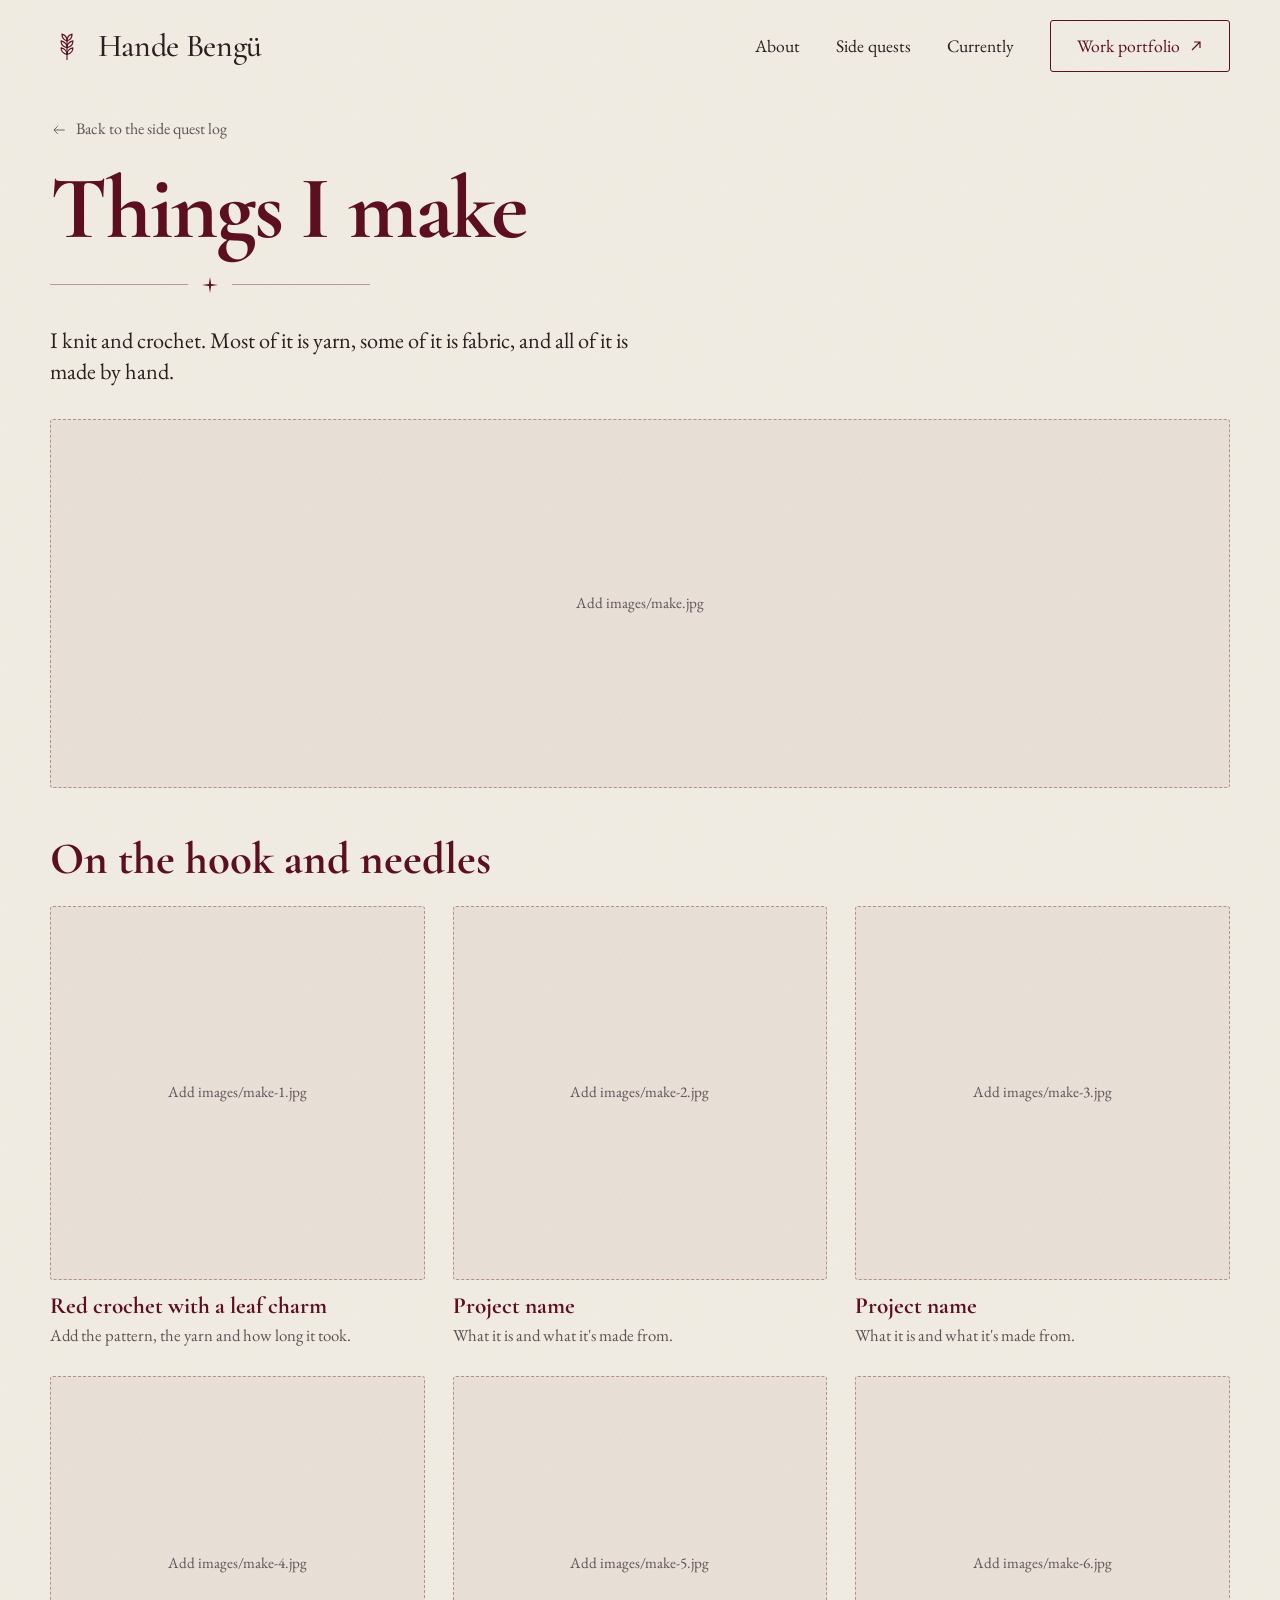
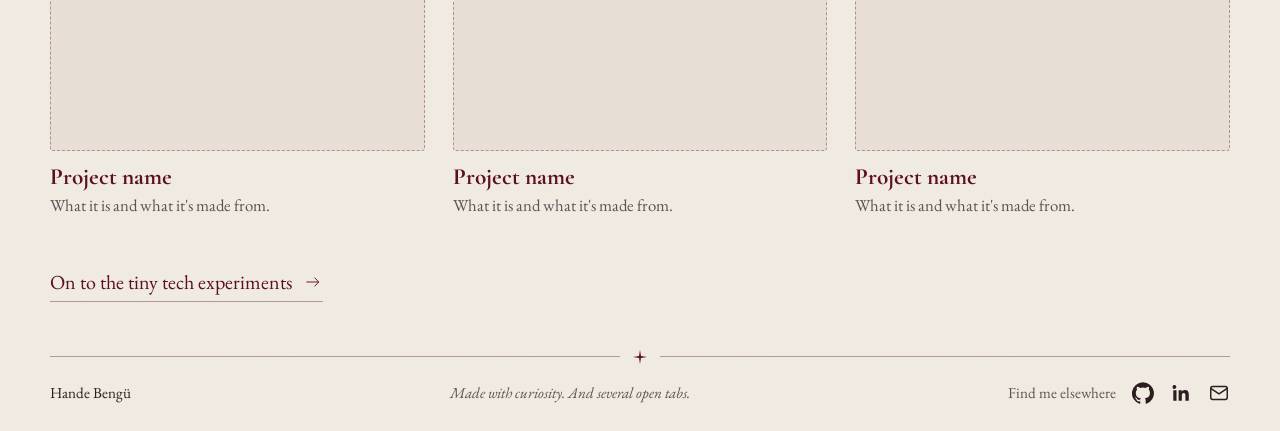
==== make.html @ 4d959499 "First version of side quests" ====
<!DOCTYPE html>
<html lang="en">
<head>
<meta charset="utf-8">
<meta name="viewport" content="width=device-width, initial-scale=1">
<title>Things I make | Hande's Side Quests</title>
<meta name="description" content="Yarn, fabric, little creations, and the joy of making things with my hands.">
<link rel="preconnect" href="https://fonts.googleapis.com">
<link rel="preconnect" href="https://fonts.gstatic.com" crossorigin>
<link href="https://fonts.googleapis.com/css2?family=Cormorant+Garamond:ital,wght@0,500;0,600;0,700;1,500&family=EB+Garamond:ital,wght@0,400;0,500;1,400&family=Reenie+Beanie&display=swap" rel="stylesheet">
<link rel="stylesheet" href="style.css">
</head>
<body>

<div class="wrap">
  <header class="site-header">
    <a class="brand" href="index.html" aria-label="Hande Bengü, home">
      <svg viewBox="0 0 40 40" fill="none" stroke="currentColor" stroke-width="1.3" stroke-linecap="round" stroke-linejoin="round" aria-hidden="true"><path d="M20 36V14"/><path d="M20 14c-4-1-6-4-6-8 4 1 6 4 6 8z"/><path d="M20 14c4-1 6-4 6-8-4 1-6 4-6 8z"/><path d="M20 22c-4-1-7-4-7-8 4 1 7 4 7 8z"/><path d="M20 22c4-1 7-4 7-8-4 1-7 4-7 8z"/><path d="M20 30c-4-1-7-4-7-8 4 1 7 4 7 8z"/><path d="M20 30c4-1 7-4 7-8-4 1-7 4-7 8z"/></svg>
      Hande Bengü
    </a>
    <nav class="site-nav" aria-label="Main">
      <a href="index.html#about" class="hide-sm">About</a>
      <a href="index.html#log" class="hide-sm">Side quests</a>
      <a href="index.html#currently" class="hide-sm">Currently</a>
      <a class="btn-outline" href="https://handecodes.github.io/PortfolioPage/">Work portfolio
        <svg width="14" height="14" viewBox="0 0 14 14" fill="none" stroke="currentColor" stroke-width="1.2" aria-hidden="true"><path d="M3 11L11 3M5 3h6v6"/></svg>
      </a>
    </nav>
  </header>
</div>

<main>
  <section class="wrap page-head">
    <a class="crumb" href="index.html#log">
      <svg width="18" height="14" viewBox="0 0 22 22" fill="none" stroke="currentColor" stroke-width="1.4" aria-hidden="true"><path d="M20 11H3M9 5l-6 6 6 6"/></svg>
      Back to the side quest log
    </a>
    <h1 class="sub">Things I make</h1>
    <div class="rule" aria-hidden="true">
      <svg class="star" viewBox="0 0 20 20" fill="currentColor"><path d="M10 0l1.4 8.6L20 10l-8.6 1.4L10 20l-1.4-8.6L0 10l8.6-1.4z"/></svg>
    </div>
    <p class="sub-lede">I knit and crochet. Most of it is yarn, some of it is fabric, and all of it is made by hand.</p>
    <div class="banner">
      <span class="art" data-label="Add images/make.jpg">
        <img src="images/make.jpg" alt="Red crochet work with a gold leaf charm" onerror="this.remove()">
      </span>
    </div>
  </section>

  <section class="wrap section">
    <h2 class="section-title">On the hook and needles</h2>
    <ul class="gallery">
      <li>
        <figure>
          <span class="art" data-label="Add images/make-1.jpg">
            <img src="images/make-1.jpg" alt="Red crochet work with a gold leaf charm" onerror="this.remove()">
          </span>
          <figcaption><strong>Red crochet with a leaf charm</strong><span>Add the pattern, the yarn and how long it took.</span></figcaption>
        </figure>
      </li>
      <li>
        <figure>
          <span class="art" data-label="Add images/make-2.jpg">
            <img src="images/make-2.jpg" alt="Add a description of this project" onerror="this.remove()">
          </span>
          <figcaption><strong>Project name</strong><span>What it is and what it's made from.</span></figcaption>
        </figure>
      </li>
      <li>
        <figure>
          <span class="art" data-label="Add images/make-3.jpg">
            <img src="images/make-3.jpg" alt="Add a description of this project" onerror="this.remove()">
          </span>
          <figcaption><strong>Project name</strong><span>What it is and what it's made from.</span></figcaption>
        </figure>
      </li>
      <li>
        <figure>
          <span class="art" data-label="Add images/make-4.jpg">
            <img src="images/make-4.jpg" alt="Add a description of this project" onerror="this.remove()">
          </span>
          <figcaption><strong>Project name</strong><span>What it is and what it's made from.</span></figcaption>
        </figure>
      </li>
      <li>
        <figure>
          <span class="art" data-label="Add images/make-5.jpg">
            <img src="images/make-5.jpg" alt="Add a description of this project" onerror="this.remove()">
          </span>
          <figcaption><strong>Project name</strong><span>What it is and what it's made from.</span></figcaption>
        </figure>
      </li>
      <li>
        <figure>
          <span class="art" data-label="Add images/make-6.jpg">
            <img src="images/make-6.jpg" alt="Add a description of this project" onerror="this.remove()">
          </span>
          <figcaption><strong>Project name</strong><span>What it is and what it's made from.</span></figcaption>
        </figure>
      </li>
    </ul>
  </section>

  <div class="wrap more">
    <a href="tech.html">On to the tiny tech experiments
      <svg width="20" height="16" viewBox="0 0 22 22" fill="none" stroke="currentColor" stroke-width="1.3" aria-hidden="true"><path d="M2 11h17M13 5l6 6-6 6"/></svg>
    </a>
  </div>
</main>

<footer class="wrap site-footer">
  <div class="foot-rule" aria-hidden="true">
    <svg viewBox="0 0 20 20" fill="currentColor"><path d="M10 0l1.4 8.6L20 10l-8.6 1.4L10 20l-1.4-8.6L0 10l8.6-1.4z"/></svg>
  </div>
  <div class="foot-row">
    <span>Hande Bengü</span>
    <span class="foot-mid">Made with curiosity. And several open tabs.</span>
    <span class="foot-links">
      <span>Find me elsewhere</span>
      <a href="https://github.com/handecodes" aria-label="GitHub"><svg viewBox="0 0 24 24" fill="currentColor"><path d="M12 .3a12 12 0 0 0-3.8 23.4c.6.1.8-.3.8-.6v-2c-3.3.7-4-1.6-4-1.6-.6-1.4-1.4-1.8-1.4-1.8-1-.7.1-.7.1-.7 1.2 0 1.8 1.2 1.8 1.2 1 1.8 2.8 1.3 3.5 1 0-.8.4-1.3.7-1.6-2.7-.3-5.5-1.3-5.5-6 0-1.2.5-2.3 1.3-3.1-.2-.4-.6-1.6 0-3.2 0 0 1-.3 3.4 1.2a11.5 11.5 0 0 1 6 0c2.3-1.5 3.3-1.2 3.3-1.2.7 1.6.3 2.8.1 3.2.8.8 1.3 1.9 1.3 3.1 0 4.6-2.8 5.7-5.5 6 .4.4.8 1.1.8 2.2v3.3c0 .3.2.7.8.6A12 12 0 0 0 12 .3"/></svg></a>
      <a href="#" aria-label="LinkedIn"><svg viewBox="0 0 24 24" fill="currentColor"><path d="M20.4 20.5h-3.6v-5.6c0-1.3 0-3-1.8-3s-2.1 1.4-2.1 2.9v5.7H9.4V9h3.4v1.6c.5-.9 1.6-1.8 3.4-1.8 3.6 0 4.3 2.4 4.3 5.5v6.2zM5.3 7.4a2.1 2.1 0 1 1 0-4.1 2.1 2.1 0 0 1 0 4.1zM7.1 20.5H3.6V9h3.5v11.5z"/></svg></a>
      <a href="mailto:you@example.com" aria-label="Email"><svg viewBox="0 0 24 24" fill="none" stroke="currentColor" stroke-width="1.6" stroke-linecap="round" stroke-linejoin="round"><rect x="3" y="5" width="18" height="14" rx="2"/><path d="M3 7l9 6 9-6"/></svg></a>
    </span>
  </div>
</footer>

</body>
</html>
---- style.css ----
:root {
  --paper: #f3eee5;
  --ink: #2b1d20;
  --muted: #5f5257;
  --wine: #5c0f21;
  --wine-soft: #7b2233;
  --line: rgba(92, 15, 33, 0.38);
  --display: 'Cormorant Garamond', 'Times New Roman', serif;
  --body: 'EB Garamond', Georgia, serif;
  --script: 'Reenie Beanie', cursive;
  --wrap: 1180px;
}

*, *::before, *::after { box-sizing: border-box; }
html { scroll-behavior: smooth; scroll-padding-top: 5rem; }
@media (prefers-reduced-motion: reduce) { html { scroll-behavior: auto; } * { transition: none !important; } }

body {
  margin: 0;
  background-color: var(--paper);
  background-image: url("data:image/svg+xml;utf8,<svg xmlns='http://www.w3.org/2000/svg' width='240' height='240'><filter id='n'><feTurbulence type='fractalNoise' baseFrequency='0.9' numOctaves='2' stitchTiles='stitch'/><feColorMatrix values='0 0 0 0 0.35  0 0 0 0 0.25  0 0 0 0 0.2  0 0 0 0.07 0'/></filter><rect width='100%' height='100%' filter='url(%23n)'/></svg>");
  color: var(--ink);
  font-family: var(--body);
  font-size: 1.15rem;
  line-height: 1.55;
  -webkit-font-smoothing: antialiased;
}

a { color: inherit; text-decoration: none; }
a:focus-visible, button:focus-visible { outline: 2px solid var(--wine); outline-offset: 4px; border-radius: 2px; }

.wrap { width: min(var(--wrap), 100% - 3rem); margin-inline: auto; }
.star { display: inline-block; color: var(--wine); }

/* header */
.site-header { display: flex; align-items: center; justify-content: space-between; gap: 1.5rem; padding-block: 1.25rem; }
.brand { display: flex; align-items: center; gap: 0.85rem; font-family: var(--display); font-size: 2rem; font-weight: 500; letter-spacing: -0.01em; line-height: 1; }
.brand svg { width: 34px; height: 34px; color: var(--wine); flex: none; }
.site-nav { display: flex; align-items: center; gap: 2.25rem; font-size: 1.1rem; }
.site-nav a:not(.btn-outline):hover { color: var(--wine); text-decoration: underline; text-underline-offset: 6px; text-decoration-thickness: 1px; }
.btn-outline { display: inline-flex; align-items: center; gap: 0.6rem; padding: 0.7rem 1.6rem; border: 1px solid var(--wine); border-radius: 3px; color: var(--wine); transition: background 0.2s, color 0.2s; }
.btn-outline:hover { background: var(--wine); color: var(--paper); }

/* hero */
.hero { display: grid; grid-template-columns: minmax(0, 1.05fr) minmax(0, 1fr); gap: 2rem; align-items: center; padding-block: 2.5rem 3.5rem; }
.eyebrow { margin: 0 0 1rem; font-size: 0.78rem; letter-spacing: 0.3em; text-transform: uppercase; color: var(--muted); }
h1 { margin: 0; font-family: var(--display); font-weight: 700; font-size: clamp(3.8rem, 9.4vw, 7.4rem); line-height: 0.9; letter-spacing: -0.025em; color: var(--wine); }
.rule { display: flex; align-items: center; gap: 0.9rem; margin: 1.6rem 0 2rem; max-width: 20rem; color: var(--wine); }
.rule::before, .rule::after { content: ""; flex: 1; height: 1px; background: var(--line); }
.rule svg { width: 16px; height: 16px; }
.lede { margin: 0 0 2rem; font-size: 1.5rem; line-height: 1.35; max-width: 32rem; }
.btn-solid { display: inline-flex; align-items: center; gap: 1rem; padding: 1.05rem 2.2rem; background: var(--wine); color: var(--paper); border-radius: 3px; font-size: 1.3rem; transition: background 0.2s; }
.btn-solid:hover { background: var(--wine-soft); }
.hero-note { margin: 2.2rem 0 0; font-family: var(--script); font-size: 1.7rem; line-height: 1; color: var(--muted); transform: rotate(-6deg); transform-origin: left; max-width: 9rem; }

.hero-art { position: relative; }
.art { position: relative; display: block; overflow: hidden; background: rgba(92, 15, 33, 0.05); border: 1px dashed var(--line); }
.art::before { content: attr(data-label); position: absolute; inset: 0; display: grid; place-items: center; padding: 1rem; text-align: center; font-size: 0.95rem; color: var(--muted); }
.art img { position: absolute; inset: 0; width: 100%; height: 100%; object-fit: cover; background: var(--paper); }
.hero-art .art { aspect-ratio: 1.12; border-radius: 3px; }
.hero-art .art:has(img) { border: 0; background: none; }
.hero-art .art img { object-fit: contain; background: none; }
.tag { position: absolute; font-size: 0.7rem; letter-spacing: 0.22em; text-transform: uppercase; color: var(--muted); line-height: 1.9; }
.tag-top { top: 6%; right: 0; width: 6.5rem; }
.scribble { position: absolute; right: 0; top: 60%; width: 8rem; font-family: var(--script); font-size: 1.9rem; line-height: 1; color: var(--muted); transform: rotate(-7deg); }
.spark { position: absolute; width: 22px; height: 22px; color: var(--wine); }
.spark.a { top: 0; right: 5%; width: 34px; height: 34px; }

/* currently band */
.band { background: var(--wine-soft); color: var(--paper); }
.band .wrap { display: flex; align-items: center; gap: 2rem; padding-block: 1.05rem; }
.band-label { display: flex; align-items: center; gap: 1rem; font-size: 0.85rem; letter-spacing: 0.32em; text-transform: uppercase; white-space: nowrap; }
.band-items { display: flex; align-items: center; flex: 1; margin: 0; padding: 0; list-style: none; }
.band-items li { display: flex; align-items: center; gap: 0.8rem; flex: 1; justify-content: center; padding-inline: 1.5rem; font-size: 1.05rem; }
.band-items li + li { border-left: 1px solid rgba(243, 238, 229, 0.45); }
.band-items svg { width: 30px; height: 30px; flex: none; }
.band-items .dot { opacity: 0.7; }
.band .spark { position: static; color: var(--paper); width: 16px; height: 16px; opacity: 0.85; }

/* side quest log */
.log { padding-block: 3.5rem 2.5rem; }
.log-head { display: flex; align-items: center; gap: 1rem; flex-wrap: wrap; margin-bottom: 1.6rem; }
.log-head h2 { margin: 0; font-family: var(--display); font-weight: 700; font-size: clamp(2.4rem, 5vw, 3.6rem); line-height: 1; letter-spacing: -0.02em; color: var(--wine); }
.log-head .mini-rule { display: flex; align-items: center; gap: 0.5rem; color: var(--wine); }
.log-head .mini-rule::before, .log-head .mini-rule::after { content: ""; width: 1.4rem; height: 1px; background: var(--line); }
.log-head .mini-rule svg { width: 12px; height: 12px; }
.log-head p { margin: 0; font-style: italic; color: var(--muted); }

.cards { display: grid; grid-template-columns: repeat(3, 1fr); gap: 1.75rem; margin: 0; padding: 0; list-style: none; }
.card { display: block; }
.card .art { aspect-ratio: 1.68; border-radius: 3px; }
.card .art:has(img) { border: 0; }
.card-title { display: flex; align-items: center; justify-content: space-between; margin: 1.1rem 0 0.35rem; }
.card-title h3 { margin: 0; font-family: var(--display); font-weight: 700; font-size: 1.9rem; line-height: 1.1; color: var(--wine); }
.card-title svg { width: 22px; height: 22px; color: var(--wine); transition: transform 0.2s; }
.card:hover .card-title svg { transform: translateX(5px); }
.card p { margin: 0; color: var(--muted); max-width: 22rem; }

/* about */
.about { padding-block: 1.5rem 3rem; }
.about-inner { max-width: 40rem; }
.about h2 { margin: 0 0 0.6rem; font-family: var(--display); font-weight: 700; font-size: 2.2rem; line-height: 1.1; color: var(--wine); }
.about p { margin: 0; font-size: 1.25rem; }

/* footer */
.site-footer { padding-block: 0 1.6rem; }
.foot-rule { display: flex; align-items: center; gap: 0.8rem; color: var(--wine); margin-bottom: 1.1rem; }
.foot-rule::before, .foot-rule::after { content: ""; flex: 1; height: 1px; background: var(--line); }
.foot-rule svg { width: 14px; height: 14px; }
.foot-row { display: flex; align-items: center; justify-content: space-between; gap: 1rem; flex-wrap: wrap; font-size: 0.95rem; }
.foot-mid { color: var(--muted); font-style: italic; }
.foot-links { display: flex; align-items: center; gap: 1rem; color: var(--muted); }
.foot-links a { display: grid; place-items: center; color: var(--ink); }
.foot-links a:hover { color: var(--wine); }
.foot-links svg { width: 22px; height: 22px; }

/* responsive */
@media (max-width: 980px) {
  .hero { grid-template-columns: 1fr; }
  .hero-art { max-width: 640px; }
  .tag-top, .scribble { display: none; }
  .band .wrap { flex-direction: column; align-items: stretch; gap: 0.9rem; }
  .band-label { justify-content: center; }
  .band .band-end { display: none; }
  .band-items { flex-direction: column; align-items: stretch; gap: 0.6rem; }
  .band-items li { justify-content: flex-start; padding-inline: 0; }
  .band-items li + li { border-left: 0; border-top: 1px solid rgba(243, 238, 229, 0.3); padding-top: 0.6rem; }
  .cards { grid-template-columns: 1fr; max-width: 560px; }
}
@media (max-width: 640px) {
  .site-nav { gap: 1.1rem; font-size: 1rem; }
  .site-nav a.hide-sm { display: none; }
  .brand { font-size: 1.6rem; }
  .foot-row { flex-direction: column; align-items: flex-start; }
}

/* sub pages */
.page-head { padding-block: 1.5rem 0.5rem; }
.crumb { display: inline-flex; align-items: center; gap: 0.5rem; margin-bottom: 1.5rem; font-size: 1rem; color: var(--muted); }
.crumb:hover { color: var(--wine); }
h1.sub { font-size: clamp(3rem, 7.5vw, 5.6rem); line-height: 0.95; }
.sub-lede { margin: 0; font-size: 1.4rem; line-height: 1.4; max-width: 38rem; }
.banner { margin-top: 2rem; }
.banner .art { aspect-ratio: 3.2; border-radius: 3px; }
.banner .art:has(img) { border: 0; }
.section { padding-block: 2.5rem 1rem; }
.section-title { margin: 0 0 1.4rem; font-family: var(--display); font-weight: 700; font-size: clamp(2rem, 4vw, 2.8rem); line-height: 1.05; color: var(--wine); }

.gallery { display: grid; grid-template-columns: repeat(3, 1fr); gap: 1.75rem; margin: 0; padding: 0; list-style: none; }
.gallery figure { margin: 0; }
.gallery .art { aspect-ratio: 1; border-radius: 3px; }
.gallery .art:has(img) { border: 0; }
.gallery figcaption { margin-top: 0.8rem; }
.gallery figcaption strong { display: block; font-family: var(--display); font-weight: 700; font-size: 1.45rem; line-height: 1.15; color: var(--wine); }
.gallery figcaption span { color: var(--muted); font-size: 1.05rem; }

.projects { margin: 0; padding: 0; list-style: none; }
.project { display: grid; grid-template-columns: minmax(0, 0.8fr) minmax(0, 1.4fr); gap: 2rem; padding-block: 2rem; border-top: 1px solid var(--line); }
.project:last-child { border-bottom: 1px solid var(--line); }
.project h3 { margin: 0 0 0.35rem; font-family: var(--display); font-weight: 700; font-size: 2.1rem; line-height: 1.05; color: var(--wine); }
.status { margin: 0; font-style: italic; color: var(--muted); }
.project p { margin: 0 0 0.9rem; max-width: 36rem; }
.stack { margin: 0 0 0.9rem; font-size: 0.95rem; color: var(--muted); }
.project .link { display: inline-flex; align-items: center; gap: 0.5rem; color: var(--wine); border-bottom: 1px solid var(--line); padding-bottom: 2px; }
.project .link:hover { border-bottom-color: var(--wine); }

.more { padding-block: 2rem 3rem; }
.more a { display: inline-flex; align-items: center; gap: 0.7rem; color: var(--wine); font-size: 1.25rem; border-bottom: 1px solid var(--line); padding-bottom: 3px; }
.more a:hover { border-bottom-color: var(--wine); }

@media (max-width: 980px) {
  .gallery { grid-template-columns: repeat(2, 1fr); }
  .project { grid-template-columns: 1fr; gap: 0.8rem; }
  .banner .art { aspect-ratio: 2; }
}
@media (max-width: 560px) {
  .gallery { grid-template-columns: 1fr; }
}
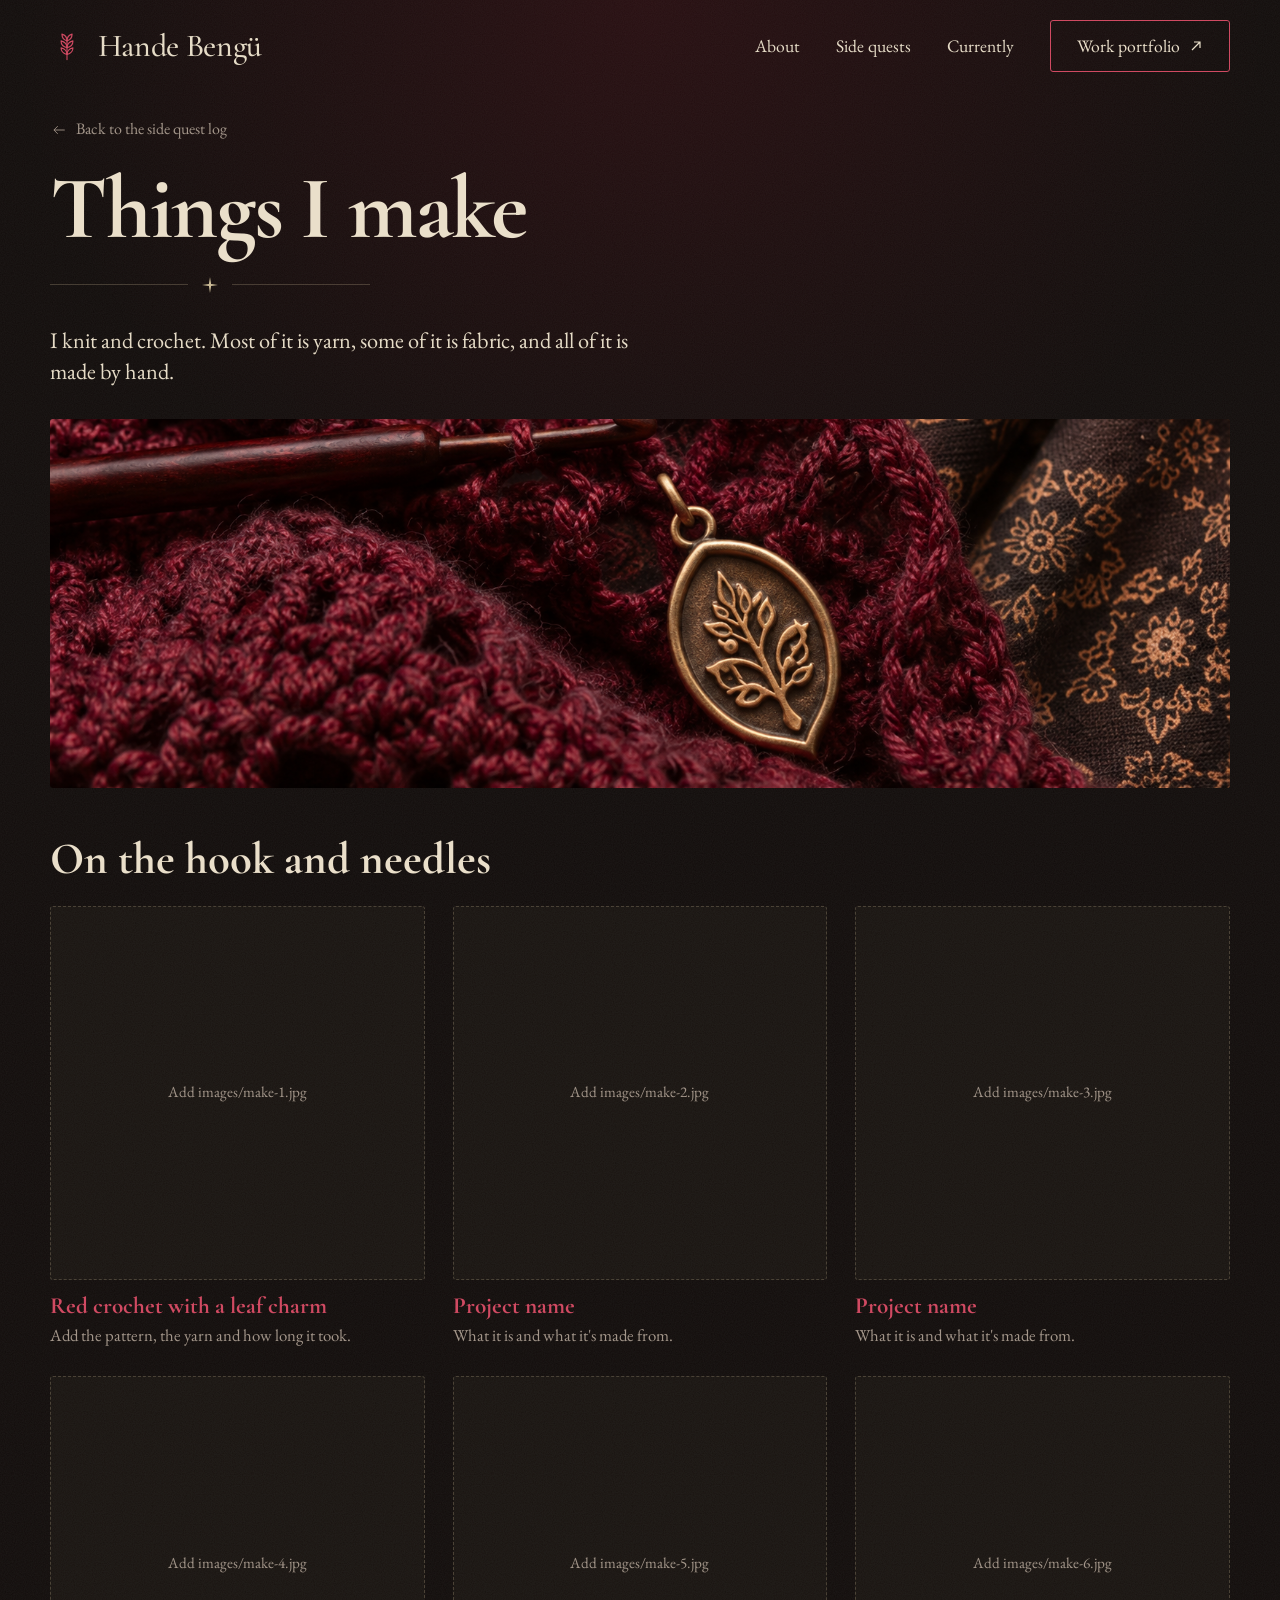
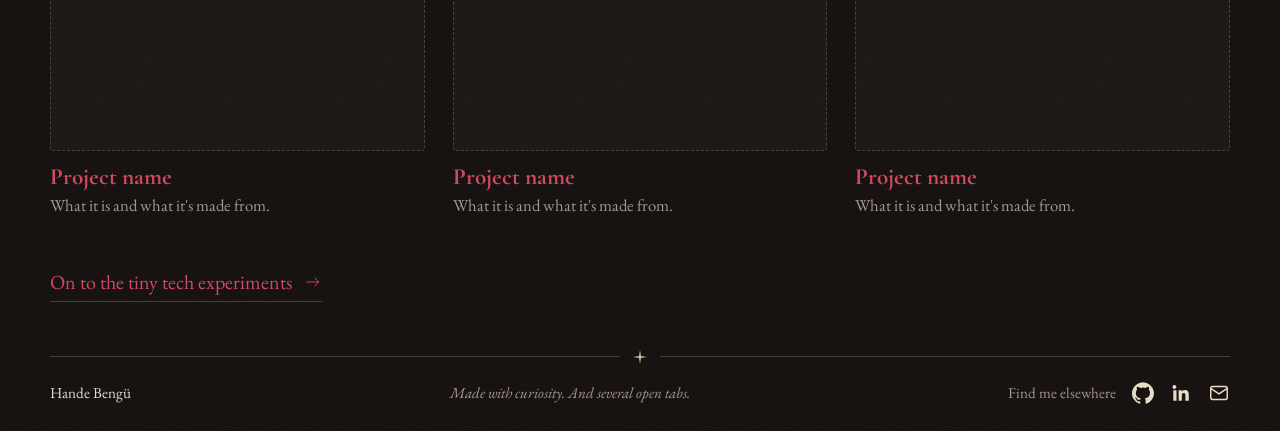
==== commit f77538b6: "redesign" ====
--- a/make.html
+++ b/make.html
@@ -41,8 +41,8 @@
     </div>
     <p class="sub-lede">I knit and crochet. Most of it is yarn, some of it is fabric, and all of it is made by hand.</p>
     <div class="banner">
-      <span class="art" data-label="Add images/make.jpg">
-        <img src="images/make.jpg" alt="Red crochet work with a gold leaf charm" onerror="this.remove()">
+      <span class="art" data-label="Add images/thingsido.png">
+        <img src="images/thingsido.png" alt="Red crochet work with a gold leaf charm" onerror="this.remove()">
       </span>
     </div>
   </section>
@@ -125,4 +125,4 @@
 </footer>
 
 </body>
-</html>
+</html>
--- a/style.css
+++ b/style.css
@@ -1,10 +1,14 @@
 :root {
-  --paper: #f3eee5;
-  --ink: #2b1d20;
-  --muted: #5f5257;
-  --wine: #5c0f21;
-  --wine-soft: #7b2233;
-  --line: rgba(92, 15, 33, 0.38);
+  --paper: #110c0b;
+  --ink: #e6dcc7;
+  --muted: #a3968a;
+  --head: #eadfca;
+  --accent: #d04a62;
+  --fill: #8a1a2e;
+  --fill-soft: #a3213a;
+  --band: #5f0f1f;
+  --gold: #cdbd98;
+  --line: rgba(205, 189, 152, 0.25);
   --display: 'Cormorant Garamond', 'Times New Roman', serif;
   --body: 'EB Garamond', Georgia, serif;
   --script: 'Reenie Beanie', cursive;
@@ -18,7 +22,7 @@
 body {
   margin: 0;
   background-color: var(--paper);
-  background-image: url("data:image/svg+xml;utf8,<svg xmlns='http://www.w3.org/2000/svg' width='240' height='240'><filter id='n'><feTurbulence type='fractalNoise' baseFrequency='0.9' numOctaves='2' stitchTiles='stitch'/><feColorMatrix values='0 0 0 0 0.35  0 0 0 0 0.25  0 0 0 0 0.2  0 0 0 0.07 0'/></filter><rect width='100%' height='100%' filter='url(%23n)'/></svg>");
+  background-image: radial-gradient(ellipse 70% 40% at 50% 0%, rgba(140, 26, 46, 0.18), transparent 70%), url("data:image/svg+xml;utf8,<svg xmlns='http://www.w3.org/2000/svg' width='240' height='240'><filter id='n'><feTurbulence type='fractalNoise' baseFrequency='0.9' numOctaves='2' stitchTiles='stitch'/><feColorMatrix values='0 0 0 0 0.85  0 0 0 0 0.78  0 0 0 0 0.65  0 0 0 0.06 0'/></filter><rect width='100%' height='100%' filter='url(%23n)'/></svg>");
   color: var(--ink);
   font-family: var(--body);
   font-size: 1.15rem;
@@ -27,61 +31,61 @@
 }
 
 a { color: inherit; text-decoration: none; }
-a:focus-visible, button:focus-visible { outline: 2px solid var(--wine); outline-offset: 4px; border-radius: 2px; }
+a:focus-visible, button:focus-visible { outline: 2px solid var(--accent); outline-offset: 4px; border-radius: 2px; }
 
 .wrap { width: min(var(--wrap), 100% - 3rem); margin-inline: auto; }
-.star { display: inline-block; color: var(--wine); }
+.star { display: inline-block; color: var(--gold); }
 
 /* header */
 .site-header { display: flex; align-items: center; justify-content: space-between; gap: 1.5rem; padding-block: 1.25rem; }
 .brand { display: flex; align-items: center; gap: 0.85rem; font-family: var(--display); font-size: 2rem; font-weight: 500; letter-spacing: -0.01em; line-height: 1; }
-.brand svg { width: 34px; height: 34px; color: var(--wine); flex: none; }
+.brand svg { width: 34px; height: 34px; color: var(--accent); flex: none; }
 .site-nav { display: flex; align-items: center; gap: 2.25rem; font-size: 1.1rem; }
-.site-nav a:not(.btn-outline):hover { color: var(--wine); text-decoration: underline; text-underline-offset: 6px; text-decoration-thickness: 1px; }
-.btn-outline { display: inline-flex; align-items: center; gap: 0.6rem; padding: 0.7rem 1.6rem; border: 1px solid var(--wine); border-radius: 3px; color: var(--wine); transition: background 0.2s, color 0.2s; }
-.btn-outline:hover { background: var(--wine); color: var(--paper); }
+.site-nav a:not(.btn-outline):hover { color: var(--accent); text-decoration: underline; text-underline-offset: 6px; text-decoration-thickness: 1px; }
+.btn-outline { display: inline-flex; align-items: center; gap: 0.6rem; padding: 0.7rem 1.6rem; border: 1px solid var(--accent); border-radius: 3px; color: var(--head); transition: background 0.2s, color 0.2s, border-color 0.2s; }
+.btn-outline:hover { background: var(--fill); border-color: var(--fill); color: var(--head); }
 
 /* hero */
-.hero { display: grid; grid-template-columns: minmax(0, 1.05fr) minmax(0, 1fr); gap: 2rem; align-items: center; padding-block: 2.5rem 3.5rem; }
+.hero-bleed { position: relative; overflow: hidden; }
+.hero-bg { position: absolute; top: 0; right: 0; bottom: 0; width: min(74%, 1100px); -webkit-mask-image: linear-gradient(to right, transparent 0%, rgba(0,0,0,0.55) 24%, #000 58%), linear-gradient(to bottom, transparent 0%, #000 24%, #000 76%, transparent 100%); -webkit-mask-composite: source-in; mask-image: linear-gradient(to right, transparent 0%, rgba(0,0,0,0.55) 24%, #000 58%), linear-gradient(to bottom, transparent 0%, #000 24%, #000 76%, transparent 100%); mask-composite: intersect; }
+.hero-bg img { display: block; width: 100%; height: 100%; object-fit: cover; object-position: 50% 30%; }
+.hero { position: relative; display: grid; grid-template-columns: minmax(0, 1fr) minmax(0, 0.8fr); gap: 2rem; align-items: center; min-height: 37rem; padding-block: 2.5rem 3.5rem; }
 .eyebrow { margin: 0 0 1rem; font-size: 0.78rem; letter-spacing: 0.3em; text-transform: uppercase; color: var(--muted); }
-h1 { margin: 0; font-family: var(--display); font-weight: 700; font-size: clamp(3.8rem, 9.4vw, 7.4rem); line-height: 0.9; letter-spacing: -0.025em; color: var(--wine); }
-.rule { display: flex; align-items: center; gap: 0.9rem; margin: 1.6rem 0 2rem; max-width: 20rem; color: var(--wine); }
+h1 { margin: 0; font-family: var(--display); font-weight: 700; font-size: clamp(3.8rem, 9.4vw, 7.4rem); line-height: 0.9; letter-spacing: -0.025em; color: var(--head); }
+.rule { display: flex; align-items: center; gap: 0.9rem; margin: 1.6rem 0 2rem; max-width: 20rem; color: var(--gold); }
 .rule::before, .rule::after { content: ""; flex: 1; height: 1px; background: var(--line); }
 .rule svg { width: 16px; height: 16px; }
 .lede { margin: 0 0 2rem; font-size: 1.5rem; line-height: 1.35; max-width: 32rem; }
-.btn-solid { display: inline-flex; align-items: center; gap: 1rem; padding: 1.05rem 2.2rem; background: var(--wine); color: var(--paper); border-radius: 3px; font-size: 1.3rem; transition: background 0.2s; }
-.btn-solid:hover { background: var(--wine-soft); }
+.btn-solid { display: inline-flex; align-items: center; gap: 1rem; padding: 1.05rem 2.2rem; background: var(--fill); color: var(--head); border-radius: 3px; font-size: 1.3rem; transition: background 0.2s; }
+.btn-solid:hover { background: var(--fill-soft); }
 .hero-note { margin: 2.2rem 0 0; font-family: var(--script); font-size: 1.7rem; line-height: 1; color: var(--muted); transform: rotate(-6deg); transform-origin: left; max-width: 9rem; }
 
-.hero-art { position: relative; }
-.art { position: relative; display: block; overflow: hidden; background: rgba(92, 15, 33, 0.05); border: 1px dashed var(--line); }
+.art { position: relative; display: block; overflow: hidden; background: rgba(205, 189, 152, 0.04); border: 1px dashed var(--line); }
 .art::before { content: attr(data-label); position: absolute; inset: 0; display: grid; place-items: center; padding: 1rem; text-align: center; font-size: 0.95rem; color: var(--muted); }
 .art img { position: absolute; inset: 0; width: 100%; height: 100%; object-fit: cover; background: var(--paper); }
-.hero-art .art { aspect-ratio: 1.12; border-radius: 3px; }
-.hero-art .art:has(img) { border: 0; background: none; }
-.hero-art .art img { object-fit: contain; background: none; }
 .tag { position: absolute; font-size: 0.7rem; letter-spacing: 0.22em; text-transform: uppercase; color: var(--muted); line-height: 1.9; }
-.tag-top { top: 6%; right: 0; width: 6.5rem; }
-.scribble { position: absolute; right: 0; top: 60%; width: 8rem; font-family: var(--script); font-size: 1.9rem; line-height: 1; color: var(--muted); transform: rotate(-7deg); }
-.spark { position: absolute; width: 22px; height: 22px; color: var(--wine); }
-.spark.a { top: 0; right: 5%; width: 34px; height: 34px; }
+.hero-art { position: relative; align-self: stretch; }
+.tag-top { top: 0; right: 0; width: 12rem; text-align: right; }
+.scribble { position: absolute; right: 0; bottom: 0.5rem; width: 9rem; font-family: var(--script); font-size: 1.9rem; line-height: 1; color: var(--gold); text-shadow: 0 0 8px #000, 0 0 3px #000; transform: rotate(-7deg); }
+.spark { position: absolute; width: 22px; height: 22px; color: var(--gold); }
+.spark.a { top: 0; left: 4%; width: 34px; height: 34px; }
 
 /* currently band */
-.band { background: var(--wine-soft); color: var(--paper); }
+.band { background: var(--band); color: var(--head); border-block: 1px solid rgba(205, 189, 152, 0.18); }
 .band .wrap { display: flex; align-items: center; gap: 2rem; padding-block: 1.05rem; }
 .band-label { display: flex; align-items: center; gap: 1rem; font-size: 0.85rem; letter-spacing: 0.32em; text-transform: uppercase; white-space: nowrap; }
 .band-items { display: flex; align-items: center; flex: 1; margin: 0; padding: 0; list-style: none; }
 .band-items li { display: flex; align-items: center; gap: 0.8rem; flex: 1; justify-content: center; padding-inline: 1.5rem; font-size: 1.05rem; }
-.band-items li + li { border-left: 1px solid rgba(243, 238, 229, 0.45); }
+.band-items li + li { border-left: 1px solid rgba(234, 223, 202, 0.35); }
 .band-items svg { width: 30px; height: 30px; flex: none; }
 .band-items .dot { opacity: 0.7; }
-.band .spark { position: static; color: var(--paper); width: 16px; height: 16px; opacity: 0.85; }
+.band .spark { position: static; color: var(--gold); width: 16px; height: 16px; opacity: 0.85; }
 
 /* side quest log */
 .log { padding-block: 3.5rem 2.5rem; }
 .log-head { display: flex; align-items: center; gap: 1rem; flex-wrap: wrap; margin-bottom: 1.6rem; }
-.log-head h2 { margin: 0; font-family: var(--display); font-weight: 700; font-size: clamp(2.4rem, 5vw, 3.6rem); line-height: 1; letter-spacing: -0.02em; color: var(--wine); }
-.log-head .mini-rule { display: flex; align-items: center; gap: 0.5rem; color: var(--wine); }
+.log-head h2 { margin: 0; font-family: var(--display); font-weight: 700; font-size: clamp(2.4rem, 5vw, 3.6rem); line-height: 1; letter-spacing: -0.02em; color: var(--head); }
+.log-head .mini-rule { display: flex; align-items: center; gap: 0.5rem; color: var(--gold); }
 .log-head .mini-rule::before, .log-head .mini-rule::after { content: ""; width: 1.4rem; height: 1px; background: var(--line); }
 .log-head .mini-rule svg { width: 12px; height: 12px; }
 .log-head p { margin: 0; font-style: italic; color: var(--muted); }
@@ -91,40 +95,43 @@
 .card .art { aspect-ratio: 1.68; border-radius: 3px; }
 .card .art:has(img) { border: 0; }
 .card-title { display: flex; align-items: center; justify-content: space-between; margin: 1.1rem 0 0.35rem; }
-.card-title h3 { margin: 0; font-family: var(--display); font-weight: 700; font-size: 1.9rem; line-height: 1.1; color: var(--wine); }
-.card-title svg { width: 22px; height: 22px; color: var(--wine); transition: transform 0.2s; }
+.card-title h3 { margin: 0; font-family: var(--display); font-weight: 700; font-size: 1.9rem; line-height: 1.1; color: var(--head); }
+.card-title svg { width: 22px; height: 22px; color: var(--accent); transition: transform 0.2s; }
 .card:hover .card-title svg { transform: translateX(5px); }
 .card p { margin: 0; color: var(--muted); max-width: 22rem; }
 
 /* about */
 .about { padding-block: 1.5rem 3rem; }
 .about-inner { max-width: 40rem; }
-.about h2 { margin: 0 0 0.6rem; font-family: var(--display); font-weight: 700; font-size: 2.2rem; line-height: 1.1; color: var(--wine); }
+.about h2 { margin: 0 0 0.6rem; font-family: var(--display); font-weight: 700; font-size: 2.2rem; line-height: 1.1; color: var(--head); }
 .about p { margin: 0; font-size: 1.25rem; }
 
 /* footer */
 .site-footer { padding-block: 0 1.6rem; }
-.foot-rule { display: flex; align-items: center; gap: 0.8rem; color: var(--wine); margin-bottom: 1.1rem; }
+.foot-rule { display: flex; align-items: center; gap: 0.8rem; color: var(--gold); margin-bottom: 1.1rem; }
 .foot-rule::before, .foot-rule::after { content: ""; flex: 1; height: 1px; background: var(--line); }
 .foot-rule svg { width: 14px; height: 14px; }
 .foot-row { display: flex; align-items: center; justify-content: space-between; gap: 1rem; flex-wrap: wrap; font-size: 0.95rem; }
 .foot-mid { color: var(--muted); font-style: italic; }
 .foot-links { display: flex; align-items: center; gap: 1rem; color: var(--muted); }
 .foot-links a { display: grid; place-items: center; color: var(--ink); }
-.foot-links a:hover { color: var(--wine); }
+.foot-links a:hover { color: var(--accent); }
 .foot-links svg { width: 22px; height: 22px; }
 
 /* responsive */
 @media (max-width: 980px) {
-  .hero { grid-template-columns: 1fr; }
-  .hero-art { max-width: 640px; }
+  .hero { grid-template-columns: 1fr; min-height: 0; padding-top: 0; }
+  .hero-bg { position: relative; width: 100%; height: auto; aspect-ratio: 1.5; }
+  .hero-bg { -webkit-mask-image: linear-gradient(to bottom, #000 55%, transparent 100%); mask-image: linear-gradient(to bottom, #000 55%, transparent 100%); }
+  .hero-art { display: none; }
+  .hero-text { margin-top: -2.5rem; position: relative; }
   .tag-top, .scribble { display: none; }
   .band .wrap { flex-direction: column; align-items: stretch; gap: 0.9rem; }
   .band-label { justify-content: center; }
   .band .band-end { display: none; }
   .band-items { flex-direction: column; align-items: stretch; gap: 0.6rem; }
   .band-items li { justify-content: flex-start; padding-inline: 0; }
-  .band-items li + li { border-left: 0; border-top: 1px solid rgba(243, 238, 229, 0.3); padding-top: 0.6rem; }
+  .band-items li + li { border-left: 0; border-top: 1px solid rgba(234, 223, 202, 0.25); padding-top: 0.6rem; }
   .cards { grid-template-columns: 1fr; max-width: 560px; }
 }
 @media (max-width: 640px) {
@@ -137,36 +144,36 @@
 /* sub pages */
 .page-head { padding-block: 1.5rem 0.5rem; }
 .crumb { display: inline-flex; align-items: center; gap: 0.5rem; margin-bottom: 1.5rem; font-size: 1rem; color: var(--muted); }
-.crumb:hover { color: var(--wine); }
+.crumb:hover { color: var(--accent); }
 h1.sub { font-size: clamp(3rem, 7.5vw, 5.6rem); line-height: 0.95; }
 .sub-lede { margin: 0; font-size: 1.4rem; line-height: 1.4; max-width: 38rem; }
 .banner { margin-top: 2rem; }
 .banner .art { aspect-ratio: 3.2; border-radius: 3px; }
 .banner .art:has(img) { border: 0; }
 .section { padding-block: 2.5rem 1rem; }
-.section-title { margin: 0 0 1.4rem; font-family: var(--display); font-weight: 700; font-size: clamp(2rem, 4vw, 2.8rem); line-height: 1.05; color: var(--wine); }
+.section-title { margin: 0 0 1.4rem; font-family: var(--display); font-weight: 700; font-size: clamp(2rem, 4vw, 2.8rem); line-height: 1.05; color: var(--head); }
 
 .gallery { display: grid; grid-template-columns: repeat(3, 1fr); gap: 1.75rem; margin: 0; padding: 0; list-style: none; }
 .gallery figure { margin: 0; }
 .gallery .art { aspect-ratio: 1; border-radius: 3px; }
 .gallery .art:has(img) { border: 0; }
 .gallery figcaption { margin-top: 0.8rem; }
-.gallery figcaption strong { display: block; font-family: var(--display); font-weight: 700; font-size: 1.45rem; line-height: 1.15; color: var(--wine); }
+.gallery figcaption strong { display: block; font-family: var(--display); font-weight: 700; font-size: 1.45rem; line-height: 1.15; color: var(--accent); }
 .gallery figcaption span { color: var(--muted); font-size: 1.05rem; }
 
 .projects { margin: 0; padding: 0; list-style: none; }
 .project { display: grid; grid-template-columns: minmax(0, 0.8fr) minmax(0, 1.4fr); gap: 2rem; padding-block: 2rem; border-top: 1px solid var(--line); }
 .project:last-child { border-bottom: 1px solid var(--line); }
-.project h3 { margin: 0 0 0.35rem; font-family: var(--display); font-weight: 700; font-size: 2.1rem; line-height: 1.05; color: var(--wine); }
+.project h3 { margin: 0 0 0.35rem; font-family: var(--display); font-weight: 700; font-size: 2.1rem; line-height: 1.05; color: var(--head); }
 .status { margin: 0; font-style: italic; color: var(--muted); }
 .project p { margin: 0 0 0.9rem; max-width: 36rem; }
 .stack { margin: 0 0 0.9rem; font-size: 0.95rem; color: var(--muted); }
-.project .link { display: inline-flex; align-items: center; gap: 0.5rem; color: var(--wine); border-bottom: 1px solid var(--line); padding-bottom: 2px; }
-.project .link:hover { border-bottom-color: var(--wine); }
+.project .link { display: inline-flex; align-items: center; gap: 0.5rem; color: var(--accent); border-bottom: 1px solid var(--line); padding-bottom: 2px; }
+.project .link:hover { border-bottom-color: var(--accent); }
 
 .more { padding-block: 2rem 3rem; }
-.more a { display: inline-flex; align-items: center; gap: 0.7rem; color: var(--wine); font-size: 1.25rem; border-bottom: 1px solid var(--line); padding-bottom: 3px; }
-.more a:hover { border-bottom-color: var(--wine); }
+.more a { display: inline-flex; align-items: center; gap: 0.7rem; color: var(--accent); font-size: 1.25rem; border-bottom: 1px solid var(--line); padding-bottom: 3px; }
+.more a:hover { border-bottom-color: var(--accent); }
 
 @media (max-width: 980px) {
   .gallery { grid-template-columns: repeat(2, 1fr); }
@@ -176,3 +183,5 @@
 @media (max-width: 560px) {
   .gallery { grid-template-columns: 1fr; }
 }
+
+::selection { background: var(--fill); color: var(--head); }
